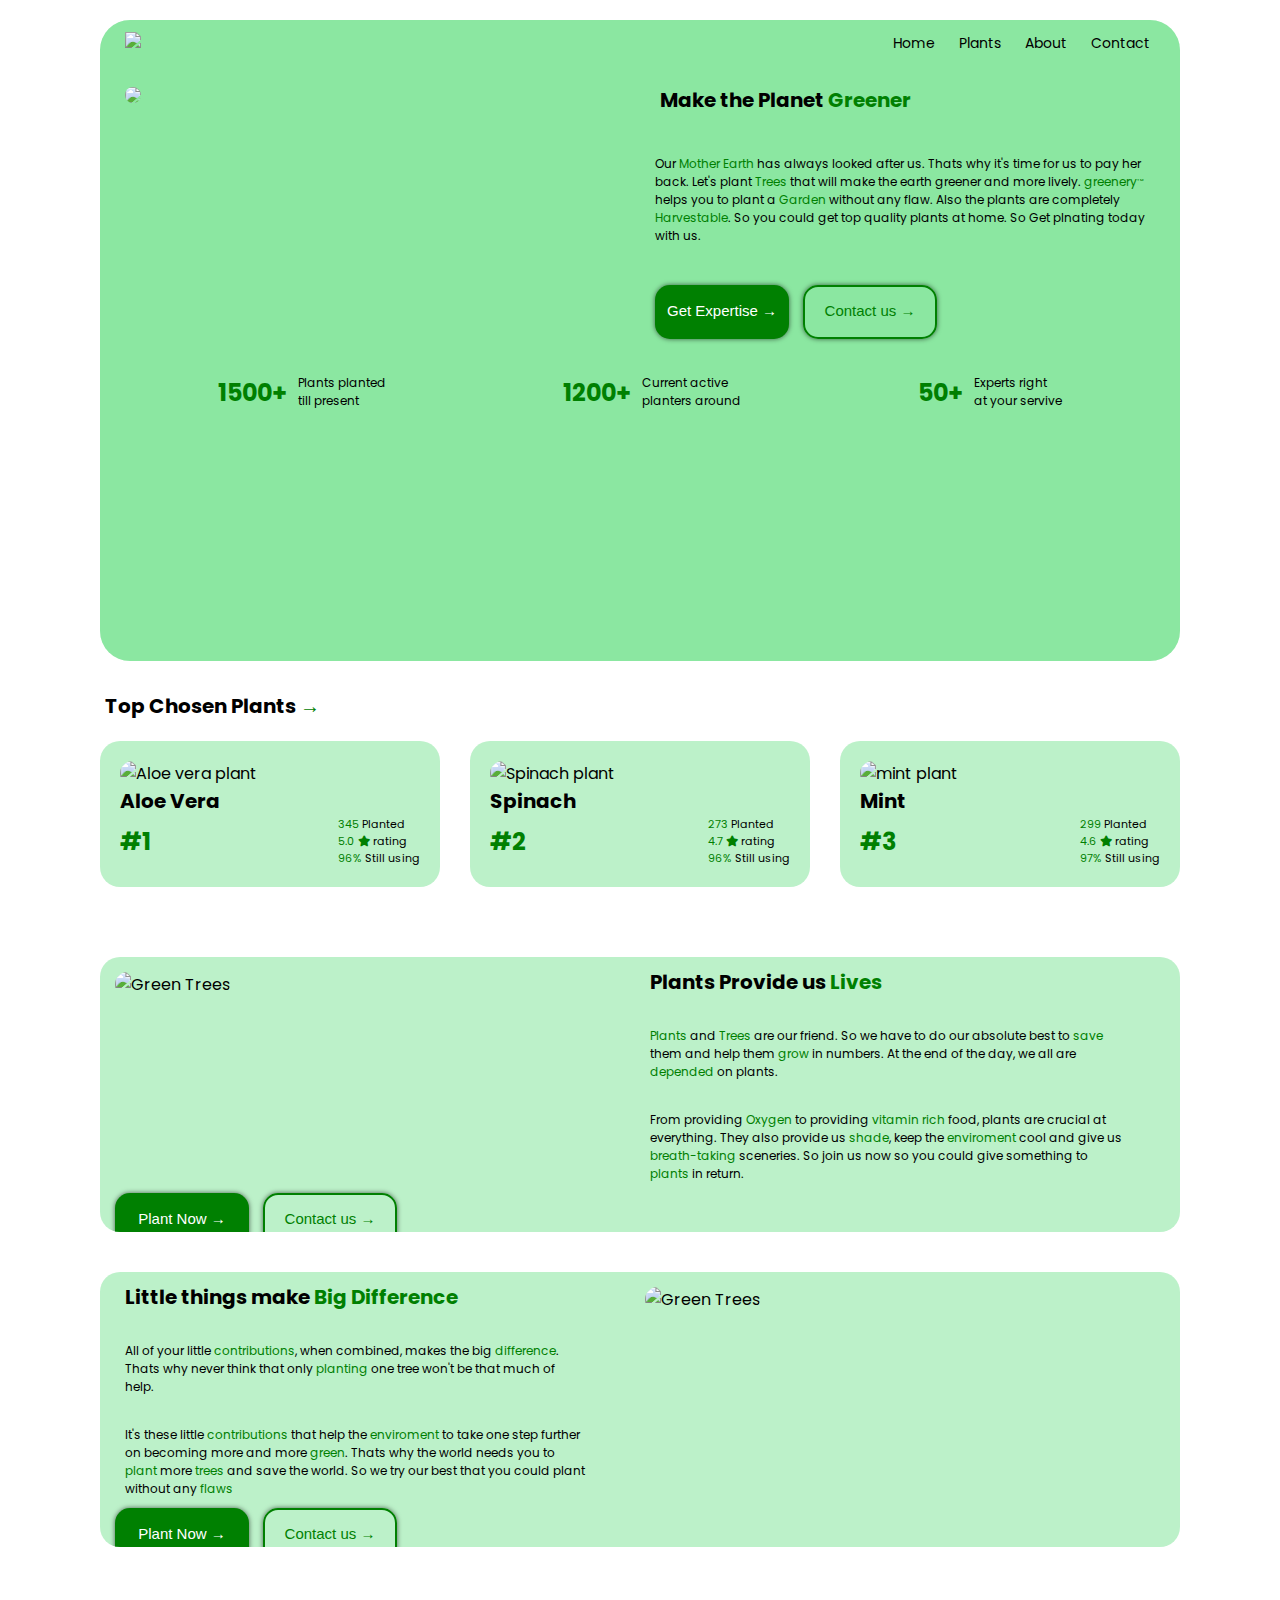
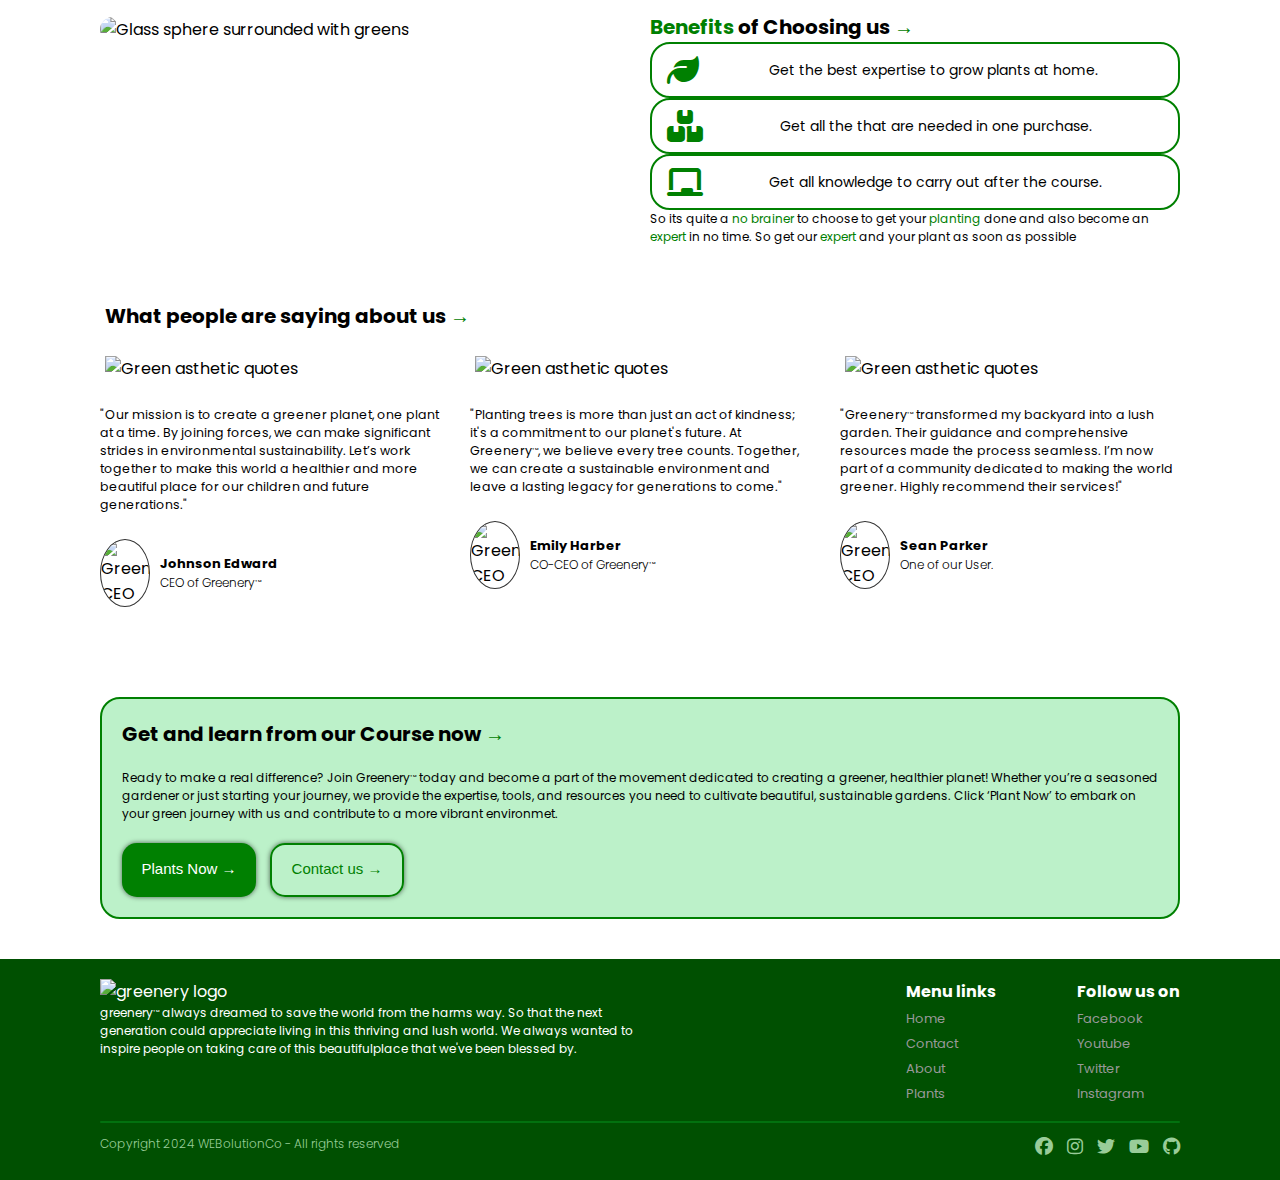
==== home.html @ 01fd47f1 "Add files via upload" ====
<!DOCTYPE html>
<html lang="en">
    <head>
        <title>Make the world Greener!</title>
        <meta charset="UTF-8">
        <meta name="description" content="Get expertise of planting trees and plants">
        <meta name="keywords" content="Plant, Planting, Green, Greenery, trees, tree, home, greenery/home">
        <meta name="author" content="Rakim Sadman Ahmed">
        <meta name="viewport" content="width=device-width, initial-scale=1.0">
        <link rel="stylesheet" href="style.css">
        <link rel="stylesheet" href="https://cdnjs.cloudflare.com/ajax/libs/font-awesome/6.5.2/css/all.min.css">
        <link rel="preconnect" href="https://fonts.googleapis.com">
        <link rel="preconnect" href="https://fonts.gstatic.com" crossorigin>
        <link href="https://fonts.googleapis.com/css2?family=Poppins:ital,wght@0,100;0,200;0,300;0,400;0,500;0,600;0,700;0,800;0,900;1,100;1,200;1,300;1,400;1,500;1,600;1,700;1,800;1,900&display=swap" rel="stylesheet">
        <link rel="icon" type="images/x-icon" href="images/favicon.png">     
    </head>
    <body>
        <div class="container">
            <main>
                <div class="small-cont">
                    <div class="hero-cont">
                        <div class="hero-bg">
                            <div class="hero-bg1">
                                <div class="navhero">
                                    <div class="logoC">
                                        <img src="images/logo.png" class="logo" width="200px">
                                    </div>
                                    <nav class="links">
                                        <ul id="MenuItems">
                                            <li><a href="home">Home</a></li>
                                            <li><a href="plants">Plants</a></li>
                                            <li><a href="about">About</a></li>
                                            <li class="last-m"><a href="contact">Contact</a></li>
                                        </ul>
                                    </nav>
                                    <div class="menuC">
                                        <img src="images/menu.png" class="menu-icon" id="menubtn" alt="Menu-icon" onclick="onmenu()">
                                    </div>
                                </div>
                                <div class="row">
                                    <div class="col-1">
                                        <img src="images/hero.jpg" class="hero-pic">
                                    </div>
                                    <div class="col-2">
                                        <h1 class="he1 hhe">Make the Planet <span class="ct">Greener</span></h1>
                                        <p class="hero-des">
                                            Our <span class="ct">Mother Earth</span> has always looked
                                            after us. Thats why it's time for us to
                                            pay her back. Let's plant <span class="ct">Trees</span> that will
                                            make the earth greener and more
                                            lively. <span class="ct">greenery<sup class="tm">TM</sup></span>
                                            helps you to plant a <span class="ct">Garden</span> without any
                                            flaw. Also the plants are completely
                                            <span class="ct">Harvestable</span>. So you could get top quality
                                            plants at home. So Get plnating today with us.
                                        </p>
                                        <div>
                                            <button class="cta hro-btni" onclick="window.location.href='plants';">Get Expertise &rarr;</button>
                                            <button class="cta2 hro-btn" onclick="window.location.href='contact';">Contact us &rarr;</button>
                                        </div>
                                    </div>
                                </div>
                                <div class="statsC">
                                    <div class="rowa sthld">
                                        <div class="stat-grp mb-hide">
                                            <h2 class="stat-num ct">1500+</h2>
                                            <p class="stat textB">Plants planted<br>till present</p>
                                        </div>
                                        <div class="stat-grp mb-hide">
                                            <h2 class="stat-num ct">1200+</h2>
                                            <p class="stat textB">Current active<br>planters around </p>
                                        </div>
                                        <div class="stat-grp mb-hide">
                                            <h2 class="stat-num ct">50+</h2>
                                            <p class="stat textB">Experts right<br>at your servive</p>
                                        </div>
                                    </div>
                                </div>
                            </div>
                        </div>
                    </div>
                </div>
                <div class="statsC">
                    <div class="rowb sthldm">
                        <div class="stat-grp msgr pc-hide">
                            <h2 class="stat-num ct">1500+</h2>
                            <p class="stat textB">Plants planted<br>till present</p>
                        </div>
                        <div class="stat-grp msgr pc-hide">
                            <h2 class="stat-num ct">1200+</h2>
                            <p class="stat textB">Current active<br>planters around </p>
                        </div>
                        <div class="stat-grp msgr pc-hide">
                            <h2 class="stat-num ct">50+</h2>
                            <p class="stat textB">Experts right<br>at your servive</p>
                        </div>
                    </div>
                </div>
            </main>
            <section>
                <div class="small-cont">
                    <div class="top-cont">
                        <h1 class="he2">Top Chosen Plants <span class="ct">&rarr;</span></h1>
                        <div class="row">
                            <div class="col-3 c3f">
                                <div class="col-3C">
                                    <img src="images/aloe.jpg" alt="Aloe vera plant" class="top-pic">
                                    <h1 class="pname">Aloe Vera</h1>
                                    <div class="rowb prow">
                                        <h1 class="posi ct">
                                            #1 
                                        </h1>
                                        <p class="data">
                                            <span class="ct">345</span> Planted <br>
                                            <span class="ct">5.0</span> <i class="fa-solid fa-star ct"></i> rating <br>
                                            <span class="ct">96%</span> Still using
                                        </p>
                                    </div>
                                </div>
                            </div>
                            <div class="col-3 c3m">
                                <div class="col-3C">
                                    <img src="images/spina.png" alt="Spinach plant" class="top-pic">
                                    <h1 class="pname">Spinach</h1>
                                    <div class="rowb prow">
                                        <h1 class="posi ct">
                                            #2 
                                        </h1>
                                        <p class="data">
                                            <span class="ct">273</span> Planted <br>
                                            <span class="ct">4.7</span> <i class="fa-solid fa-star ct"></i> rating <br>
                                            <span class="ct">96%</span> Still using
                                        </p>
                                    </div>
                                </div>
                            </div>
                            <div class="col-3 c3l">
                                <div class="col-3C">
                                    <img src="images/mint.jpg" alt="mint plant" class="top-pic">
                                    <h1 class="pname">Mint</h1>
                                    <div class="rowb prow">
                                        <h1 class="posi ct">
                                            #3
                                        </h1>
                                        <p class="data">
                                            <span class="ct">299</span> Planted <br>
                                            <span class="ct">4.6</span> <i class="fa-solid fa-star ct"></i> rating <br>
                                            <span class="ct">97%</span> Still using
                                        </p>
                                    </div>
                                </div>
                            </div>
                        </div>
                    </div>
                </div>
            </section>
            <section>
                <div class="small-cont">
                    <div class="fea-cont">
                        <div class="row">
                            <div class="col-4">
                                <div class="col-4C">
                                    <img src="images/nature1.jpg" alt="Green Trees" class="nat-pic">
                                </div>
                                <div class="col-4C c4-2">
                                    <h1 class="nat-he">Plants Provide us <span class="ct">Lives</span></h1>
                                    <p class="nat-des">
                                        <span class="ct">Plants</span> and <span class="ct">Trees</span> are our friend. So
                                        we have to do our absolute best to <span class="ct">save</span>
                                        them and help them <span class="ct">grow</span> in numbers. At
                                        the end of the day, we all are <span class="ct">depended</span>
                                        on plants.
                                    </p>
                                    <p class="nat-des ntd2">
                                        From providing <span class="ct">Oxygen</span> to providing
                                        <span class="ct">vitamin rich</span> food, plants are crucial at everything.
                                        They also provide us <span class="ct">shade</span>, keep the
                                        <span class="ct">enviroment</span> cool and give us <span class="ct">breath-taking</span>
                                        sceneries. So join us now so you could
                                        give something to <span class="ct">plants</span> in return.
                                    </p>
                                </div>
                                <div class="col-4C c4-3">
                                    <button class="cta fea-btn" onclick="window.location.href='plants';">Plant Now &rarr;</button>
                                    <button class="cta2 fea-btn" onclick="window.location.href='contact';">Contact us &rarr;</button>
                                </div>
                            </div>
                        </div>
                        <div class="row">
                            <div class="col-4">
                                <div class="col-4C c4-4">
                                    <h1 class="nat-he">Little things make <span class="ct"><span class="mb-hide">Big</span> Difference</span></h1>
                                    <p class="nat-des">
                                        All of your little <span class="ct">contributions</span>, when
                                        combined, makes the big <span class="ct">difference</span>.
                                        Thats why never think that only <span class="ct">planting</span>
                                        one tree won't be that much of help.
                                    </p>
                                    <p class="nat-des ntd2">
                                        It's these little <span class="ct">contributions</span> that help
                                        the <span class="ct">enviroment</span> to take one step further
                                        on becoming more and more <span class="ct">green</span>. Thats why
                                        the world needs you to <span class="ct">plant</span> more <span class="ct">trees</span> and
                                        save the world. So we try our best that you could plant without any <span class="ct">flaws</span>
                                    </p>
                                </div>
                                <div class="col-4C c4-5">
                                    <img src="images/nature2.jpg" alt="Green Trees" class="nat-pic">
                                </div>
                                <div class="col-4C c4-3">
                                    <button class="cta fea-btn" onclick="window.location.href='plants';">Plant Now &rarr;</button>
                                    <button class="cta2 fea-btn" onclick="window.location.href='contact';">Contact us &rarr;</button>
                                </div>
                            </div>
                        </div>
                    </div>
                </div>
            </section>
            <section>
                <div class="small-cont">
                    <div class="bene-cont">
                        <div class="row">
                            <div class="col-5">
                                <img src="images/nature3.jpg" alt="Glass sphere surrounded with greens" class="hero-pic">
                            </div>
                            <div class="col-6">
                                <h1 class="bhe">
                                    <span class="ct">Benefits</span> of Choosing us <span class="ct">&rarr;</span>
                                </h1>
                                <div class="bene-grp">
                                    <i class="fa-solid fa-leaf ct bene-icon"></i>
                                    <p class="bene-des">
                                        Get the best expertise to grow plants at home.
                                    </p>
                                </div>
                                <div class="bene-grp">
                                    <i class="fa-solid fa-boxes-stacked ct bene-icon"></i>
                                    <p class="bene-des">
                                        Get all the that are needed in one purchase.
                                    </p>
                                </div>
                                <div class="bene-grp">
                                    <i class="fa-solid fa-chalkboard ct bene-icon"></i>
                                    <p class="bene-des">
                                        Get all knowledge to carry out after the course.
                                    </p>
                                </div>
                                <p class="ba-des">
                                    So its quite a <span class="ct">no brainer</span> to choose
                                    to get your <span class="ct">planting</span> done and also
                                    become an <span class="ct">expert</span> in no time. So get
                                    our <span class="ct">expert</span> and your plant as soon as
                                    possible
                                </p>
                            </div>
                        </div>
                    </div>
                </div>
            </section>
            <section>
                <div class="small-cont">
                    <div class="testi-cont">
                        <h1 class="he1 he5">What people are saying about us <span class="ct">&rarr;</span></h1>
                        <div class="row">
                            <div class="col-7 c3f">
                                <div class="col-7C">
                                    <div class="quote-div">
                                        <img src="images/quote.png" alt="Green asthetic quotes" class="quotes">
                                    </div>
                                    <div class="quote-grp">
                                        <p class="quote">
                                            "Our mission is to create a greener
                                            planet, one plant at a time. By 
                                            joining forces, we can make significant
                                            strides in environmental sustainability. Let’s work together to make this world a healthier and more beautiful place for our children and future generations."
                                        </p>
                                    </div>
                                    <div class="quoter-grp">
                                        <img src="images/ceo.jpg" alt="Greenery CEO" class="quoter-pic">
                                        <div class="quoter">
                                            <p class="quoter-name">
                                                Johnson Edward
                                            </p>
                                            <p class="quoter-pos">
                                                CEO of Greenery<sup class="tm">TM</sup>
                                            </p>
                                            
                                        </div>
                                    </div>
                                </div>
                            </div>
                            <div class="col-7 c3m">
                                <div class="col-7C">
                                    <div class="quote-div">
                                        <img src="images/quote.png" alt="Green asthetic quotes" class="quotes">
                                    </div>
                                    <div class="quote-grp">
                                        <p class="quote">
                                            "Planting trees is more than just an act of kindness; it's a commitment to our planet's future. At Greenery<sup class="tm">TM</sup>, we believe every tree counts. Together, we can create a sustainable environment and leave a lasting legacy for generations to come."
                                        </p>
                                    </div>
                                    <div class="quoter-grp">
                                        <img src="images/co-ceo.jpg" alt="Greenery CEO" class="quoter-pic">
                                        <div class="quoter">
                                            <p class="quoter-name">
                                                Emily Harber
                                            </p>
                                            <p class="quoter-pos">
                                                CO-CEO of Greenery<sup class="tm">TM</sup>
                                            </p>
                                            
                                        </div>
                                    </div>
                                </div>
                            </div>
                            <div class="col-7 c3l">
                                <div class="col-7C">
                                    <div class="quote-div">
                                        <img src="images/quote.png" alt="Green asthetic quotes" class="quotes">
                                    </div>
                                    <div class="quote-grp">
                                        <p class="quote">
                                            "Greenery<sup class="tm">TM</sup> transformed my backyard into a lush garden. Their guidance and comprehensive resources made the process seamless. I’m now part of a community dedicated to making the world greener. Highly recommend their services!"
                                        </p>
                                    </div>
                                    <div class="quoter-grp">
                                        <img src="images/user.jpg" alt="Greenery CEO" class="quoter-pic">
                                        <div class="quoter">
                                            <p class="quoter-name">
                                                Sean Parker
                                            </p>
                                            <p class="quoter-pos">
                                                One of our User.
                                            </p>
                                            
                                        </div>
                                    </div>
                                </div>
                            </div>
                        </div>
                    </div>
                </div>
            </section>
            <section>
                <div class="small-cont">
                   <div class="cta-cont">
                       <h1 class="he4">
                           Get and learn from our Course now <span class="ct">&rarr;</span>
                       </h1>
                       <p class="cta-des">
                           Ready to make a real difference? Join Greenery<sup class="tm">TM</sup> today and become a part of the movement dedicated to creating a greener, healthier planet! Whether you’re a seasoned gardener or just starting your journey, we provide the expertise, tools, and resources you need to cultivate beautiful, sustainable gardens. Click ‘Plant Now’ to embark on your green journey with us and contribute to a more vibrant environmet.
                       </p>
                       <button class="cta" onclick="window.location.href='plants';">Plants Now &rarr;</button>
                       
                       <button class="cta2" onclick="window.location.href='contact';">Contact us &rarr;</button>
                   </div>
                </div>
            </section>
        </div>
        <footer class="footer">
            <div class="small-cont">
                <div class="footer-cont">
                        <div class="row">
                        <div class="footer1">
                            <div class="f-flex">
                                <img src="images/logo-w.png" alt="greenery logo" class="logo-w">
                                <p class="goal">
                                    greenery<sup class="tm">TM</sup> always dreamed to save
                                    the world from the harms way. So that
                                    the next generation could appreciate
                                    living in this thriving and lush world.
                                    We always wanted to inspire people on
                                    taking care of this beautifulplace that 
                                    we've been blessed by.
                                </p>
                            </div>
                        </div>
                        <div class="footer2">
                            <div class="f-flex">
                                <h4 class="download textW">Menu links</h4>
                                <ul>
                                    <li class="foot-links textW"><a href="home">Home</a></li>
                                    <li class="foot-links textW"><a href="contact">Contact</a></li>
                                    <li class="foot-links textW"><a href="about">About</a></li>
                                    <li class="foot-links textW"><a href="plants">Plants</a></li>
                                </ul>
                            </div>
                        </div>
                        <div class="footer3">
                            <div class="f-flex">
                                <h4 class="download textW">Follow us on</h4>
                                <ul>
                                    <li class="foot-links textW"><a href="https://www.facebook.com">Facebook</a></li>
                                    <li class="foot-links textW"><a href="https://www.youtube.com">Youtube</a></li>
                                    <li class="foot-links textW"><a href="https://www.x.com">Twitter</a></li>
                                    <li class="foot-links textW"><a href="https://www.instagram.com">Instagram</a></li>
                                </ul>
                            </div>
                        </div>
                    </div>
                    <hr class="footer-hro">
                    <div class="rowb">
                        <p class="copyright">Copyright 2024  WEBolutionCo - All rights reserved</p>
                        <div class="braf">
                            <i class="fa-brands fa-facebook textg bra" onclick="window.location.href='https://www.facebook.com';"></i>
                            <i class="fa-brands fa-instagram textg bra" onclick="window.location.href='https://www.instagram.com';"></i>
                            <i class="fa-brands fa-twitter textg bra" onclick="window.location.href='https://www.x.com';"></i>
                            <i class="fa-brands fa-youtube textg bra" onclick="window.location.href='https://www.youtube.com';"></i>
                            <i class="fa-brands fa-github textg bra" onclick="window.location.href='https://www.github.com/webolutionco';"></i>
                        </div>
                    </div>
                </div>
            </div>
        </footer>
        <script src="script.js"></script>
    </body>
</html>
---- style.css ----
@font-face {
    font-family: 'Poppins';
    src: url('fonts/Poppins-Black.ttf') format('truetype');
    font-weight: 900;
}

@font-face {
    font-family: 'Poppins';
    src: url('fonts/Poppins-BlackItalic.ttf') format('truetype');
    font-weight: 900;
    font-style: italic;
}

@font-face {
    font-family: 'Poppins';
    src: url('fonts/Poppins-ExtraBold.ttf') format('truetype');
    font-weight: 800;
}

@font-face {
    font-family: 'Poppins';
    src: url('fonts/Poppins-ExtraBoldItalic.ttf') format('truetype');
    font-weight: 800;
    font-style: italic;
}

@font-face {
    font-family: 'Poppins';
    src: url('fonts/Poppins-Bold.ttf') format('truetype');
    font-weight: 700;
}

@font-face {
    font-family: 'Poppins';
    src: url('fonts/Poppins-BoldItalic.ttf') format('truetype');
    font-weight: 700;
    font-style: italic;
}

@font-face {
    font-family: 'Poppins';
    src: url('fonts/Poppins-SemiBold.ttf') format('truetype');
    font-weight: 600;
}

@font-face {
    font-family: 'Poppins';
    src: url('fonts/Poppins-SemiBoldItalic.ttf') format('truetype');
    font-weight: 600;
    font-style: italic;
}

@font-face {
    font-family: 'Poppins';
    src: url('fonts/Poppins-Medium.ttf') format('truetype');
    font-weight: 500;
}

@font-face {
    font-family: 'Poppins';
    src: url('fonts/Poppins-MediumItalic.ttf') format('truetype');
    font-weight: 500;
    font-style: italic;
}

@font-face {
    font-family: 'Poppins';
    src: url('fonts/Poppins-Regular.ttf') format('truetype');
    font-weight: 400;
}

@font-face {
    font-family: 'Poppins';
    src: url('fonts/Poppins-Italic.ttf') format('truetype');
    font-style: italic;
}

@font-face {
    font-family: 'Poppins';
    src: url('fonts/Poppins-Light.ttf') format('truetype');
    font-weight: 300;
}

@font-face {
    font-family: 'Poppins';
    src: url('fonts/Poppins-LightItalic.ttf') format('truetype');
    font-weight: 300;
    font-style: italic;
}

@font-face {
    font-family: 'Poppins';
    src: url('fonts/Poppins-ExtraLight.ttf') format('truetype');
    font-weight: 200;
}

@font-face {
    font-family: 'Poppins';
    src: url('fonts/Poppins-ExtraLightItalic.ttf') format('truetype');
    font-weight: 200;
    font-style: italic;
}

@font-face {
    font-family: 'Poppins';
    src: url('fonts/Poppins-Thin.ttf') format('truetype');
    font-weight: 100;
}

@font-face {
    font-family: 'Poppins';
    src: url('fonts/Poppins-ThinItalic.ttf') format('truetype');
    font-weight: 100;
    font-style: italic;
}

@font-face {
    font-family: 'New Amsterdam';
    src: url('fonts/NewAmsterdam-Regular.ttf') format('truetype');
    font-weight: 400;
}

* {
  margin: 0;
  padding: 0;
  box-sizing: border-box;
}

body {
  font-family: 'Poppins', 'Arial', sans-serif;
  background-color: #fff;
}

.ct {
  color: #008001;
}

.container {
  width: 100vw;
  padding: 20px 30px;
}

.logo {
  width: 150px;
}

.navbar{
  display: flex;
  align-items: center; 
  padding: 10px 15px 10px 10px;
  width: 100%;
  z-index: 5;
}

.navhero {
    display: flex;
    align-items: center;
    padding: 10px 30px 10px 25px;
    width: 100%;
}

nav {
  flex: 1;
  text-align: right;
}

nav ul {
  display: inline-block;
  list-style-type: none;
}


nav ul li {
  display: inline-block;
  margin-right: 20px;
  text-decoration: none;
  color: #000;
}

nav li a {
  font-size: 14px;
  text-decoration: none;
  color: #000;
}

.li {
    color: #fff;
}

.llinks {
    z-index: 5;
}

.menu-icon {
  display: none;
  width: 30px;
}

.menuC {
  width: 100%;
  display: none;
}

.land-cont {
    background-image: url("images/main.jpg");
    aspect-ratio: 16/9;
    background-size: 100% 100%;
}

.landC {
    height: 100%;
    width: 100%;
    background-color: #00000066;
}

.mainC {
    display: flex;
    flex-direction: column;
    justify-content: center;
    align-items: center;
    height: 100%;
    position: relative;
    bottom: 50px;
}

.lhe1 {
    position: relative;
    right: 20px;
    color: #fff;
}

.lhe2 {
    position: relative;
    left: 20px;
    color: #008001;
}

.main-des {
    color: #fff;
    margin: 25px 0;
    max-width: 700px;
    text-align: center;
}

.small-cont {
  max-width: 1080px;
  margin: auto;
}

.hero-bg {
    background-color: #06CD3745;
    aspect-ratio: 16/9.5;
    border-radius: 30px;
    position: relative;
    bottom: 0;
    left: 0;
    transition: all 0.5s ease-in-out;
}

.hero-bg1 {
    background-color: #06CD3745;
    aspect-ratio: 16/9.5;
    border-radius: 30px;
    position: relative;
    top: 0;
    right: 0;
    transition: all 0.5s ease-in-out;
}

.hero-bg:hover {
  bottom: 7.5px;
  left: 7.5px;
}

.hero-bg1:hover {
    top: 15px;
    right: 15px;
}

.row {
  display: flex;
  flex-wrap: wrap;
}

.rowa {
  display: flex;
  justify-content: space-around;
  flex-wrap: wrap;
}

.rowb {
  display: flex;
  justify-content: space-between;
  flex-wrap: wrap;
}

.rowf {
    display: flex;
    flex-wrap: wrap;
}

.col-1 {
  flex-basis: 50%;
  padding: 20px 15px 25px 25px;
}

.hero-pic {
  width: 100%;
  border-radius: 20px;
}

.col-2 {
  flex-basis: 50%;
  padding: 20px 25px 25px 15px;
  display: flex;
  flex-direction: column;
  justify-content: center;
}

h1 {
  font-size: 20px;
}

.he1 {
    margin-left: 5px;
}

p {
  font-size: 12px;
}

.hero-des {
  font-size: 12px;
  margin: 40px 0;
}

.cta {
  width: 134px;
  height: 54px;
  background-color: #008001;
  border: none;
  border-radius: 15px;
  box-shadow: 0 0 5px #00000099;
  color: #fff;
  font-size: 15px;
  padding-bottom: 3px;
  margin-right: 10px;
  transition: all 0.2s ease-in-out;
}

.cta2 {
  width: 134px;
  height: 54px;
  background-color: transparent;
  border: solid 2px #008001;
  box-shadow: 0 0 5px #00000099;
  border-radius: 15px;
  color: #008001;
  font-size: 15px;
  padding-bottom: 3px;
  transition: all 0.2s ease-in-out;
}

.cta:hover, .cta2:hover {
  transform: scale(1.05);
  box-shadow:  0 0 8px #00000099;
}

.cta:active, .cta2:active {
  transform: scale(0.95);
  box-shadow:  0 0 1px #00000099;
}

.h-btn {
    margin: 0 20px;
    height: 50px;
}

.pl-btn {
    height: 50px;
    background-color: #00000066;
    color: #00a001;
}

.c-btn {
    height: 50px;
    background-color: #00000066;
    color: #00a001;
}

.sthld {
  padding: 10px 30px 0 30px;
}

.stat-grp {
  display: flex;
  align-items: center;
}

.stat {
  margin-left: 6px;
  font-size: 12px;
}

.stat-num {
  margin-right: 6px;
}

.he2 {
  margin-left: 5px;
  margin-top: 30px;
}

.col-3 {
  padding: 20px;
  flex-basis: 33.33%;
}

.col-3C {
  padding: 20px;
  background-color: #06CD3745;
  border-radius: 20px;
  transition: all 0.3s ease-in-out;
}

.col-3C:hover {
  transform: scale(1.05);
}

.c3p:active {
    transform: scale(0.95);
}

.top-pic {
  width: 100%;
  border-radius: 20px;
}

.posi {
  font-size: 24px;
}

.data {
  font-size: 11px;
}

.prow {
  margin-top: 0px;
  align-items: center;
}

.fea-cont {
  padding: 30px 0;
}

.col-4 {
  flex-basis: 100%;
  display: flex;
  flex-wrap: wrap;
  background-color: #06CD3745;
  border-radius: 20px;
  max-height: 275px;
  overflow: hidden;
  margin: 20px 0;
  transition: all 0.5s ease-in-out;
}

.col-4:hover {
  max-height: 350px;
}

.col-4C {
  padding: 15px 10px 5px 15px;
  border-radius: 20px;
  flex-basis: 50%;
}

.c4-2 {
  padding: 10px 15px 5px 10px;
  display: flex;
  flex-direction: column;
  justify-content: center;
}

.c4-3 {
  padding: 5px 15px 15px 15px;
}

.c4-4 {
  padding: 10px 15px 5px 25px;
  display: flex;
  flex-direction: column;
  justify-content: center;
}

.c4-5 {
  padding: 15px 15px 5px 5px;
}

.nat-des {
  margin: 30px 0;
  padding-right: 40px;
}

.ntd2 {
  margin: 0;
}

.nat-pic {
  width: 100%;
  border-radius: 20px;
}

.col-5 {
  flex-basis: 50%;
  padding: 20px 10px 18px 0;
}

.col-6 {
  flex-basis: 50%;
  padding: 15px 0 25px 10px;
  display: flex;
  flex-direction: column;
  justify-content: space-between;
}

.bene-grp {
  display: flex;
  align-items: center;
  padding: 10px;
  border: solid 2px #008001;
  border-radius: 20px;
}

.bene-grp:hover {
  background-color: #06CD3745;
}

.bene-des {
  font-size: 14px;
  text-align: center;
  width: 100%;
}

.bene-icon {
  font-size: 32px;
  margin-left: 5px;
}

.ba-des {
  transition: all 0.5s ease-in-out;
}

.ba-des:hover {
  background-color: #06CD3745;
  padding: 10px;
  padding-left: 12px;
  border-radius: 15px;
}

.testi-cont {
    margin: 30px 0;
}

.col-7 {
    flex-basis: 33.33%;
    padding: 20px;
}

.col-7C {
    transition: all 0.4s ease-in-out;
    margin-bottom: 40px;
}

.col-7C:hover {
    border-radius: 20px;
    background-color: #06CD3745;
    padding: 15px;
    margin-bottom: 0;
}

.quotes {
    width: 55px;
    padding: 5px 0 0 5px;
}

.quote {
    margin: 25px 0;
    font-size: 12.5px;
    width: 100%;
}

.quoter-pic {
    width: 50px;
    margin-right: 10px;
    border-radius: 50%;
    border: solid 1.5px #333;
}

.quoter-grp {
    display: flex;
    align-items: center;
}

.quoter-name {
    font-weight: 700;
    margin-bottom: 0px;
    font-size: 13px;
}

.quoter-pos {
    font-weight: 300;
}

.cta-cont {
    background-color: #06CD3745;
    padding: 20px;
    border-radius: 20px;
    border: solid 2px #008001;
}

.cta-des {
    margin: 20px 0;
}

.footer {
    width: 100vw;
    background-color: #005001;
    padding: 20px 30px;
    color: #fff;
    margin-top: 20px;
}

.logo-w {
    width: 160px;
}

.cta-des {
    margin: 20px 0;
}

ul {
    list-style-type: none;
}

.foot-links {
    margin: 5px 5px 5px 0;
    font-size: 13px;
}

.foot-links a {
    text-decoration: none;
    color: #999;
}

f-flex {
    display: inline-block;
}

.footer1 {
    flex-basis: 66%;
    display: flex;
    justify-content: flex-start;
}

.goal {
    max-width: 560px;
}

.footer2 {
    flex-basis: 17%;
    display: flex;
    justify-content: flex-end;
}

.footer3 {
    flex-basis: 17%;
    display: flex;
    justify-content: flex-end;
}

.footer-hro {
    margin: 12px 0;
  background-color: #06CD3745;
  height: 2px;
  border: none;
  border-radius: 1px;
}

.copyright {
  color: #99cc99;
  font-size: 12px;
  font-weight: 300;
  white-space: nowrap;
}

.braf {
  white-space: nowrap;
}

.bra {
  margin-left: 10px;
  font-size: 18px;
  cursor: pointer;
  color: #99cc99;
}

.selection {
    display: flex;
    align-items: center;
    background: #06CD3745;
    border-radius: 15px;
    padding: 10px;
    margin: 20px 0;
}

.she {
    font-size: 15px;
}

.sele-cont {
    display: flex;
    flex: 1;
    justify-content: flex-end;
}

.sele-cont ul {
    display: flex;
    text-align: right;
    flex-wrap: wrap;
}

.select {
    text-align: center;
    font-size: 12px;
    margin-right: 15px;
    background-color: #06CD3745;
    border-radius: 15px;
    display: flex; 
    align-items: center;
    padding: 7px 10px;
}

#npf {
    transition: all 0.2s ease-in-out;
}

#apf {
    transition: all 0.2s ease-in-out;
}

#tpf {
    transition: all 0.2s ease-in-out;
}

#ppf {
    transition: all 0.2s ease-in-out;
}

#rpf {
    transition: all 0.2s ease-in-out;
}

#upf {
    transition: all 0.2s ease-in-out;
}

.plus {
    border: 3px solid #008001;
}

#allPlants {
    max-height: 1500px;
    overflow: hidden;
    transition: all 0.8s ease-in-out;
}

#topPlants {
    max-height: 500px;
    overflow: hidden;
    transition: all 0.6s ease-in-out;
}

#plantedPlants {
    max-height: 500px;
    overflow: hidden;
    transition: all 0.6s ease-in-out;
}

#ratedPlants {
    max-height: 500px;
    overflow: hidden;
    transition: all 0.6s ease-in-out;
}

#usingPlants {
    max-height: 500px;
    overflow: hidden;
    transition: all 0.6s ease-in-out;
}

.ahe-cont {
    background-image: url(images/about-pic.jpg);
    background-size: 100% 100%;
    background-repeat: no-repeat;
    border-radius: 20px;
    color: #99cc99;
    margin: 20px 0;
    text-align: center;
}

.ahe {
    background-color: #00000066;
    padding: 70px 0;
    border-radius: 20px;
}

.about-cont {
    margin: 40px 0;
}

.ahe1 {
    font-size: 16px;
    margin-bottom: 12px;
}

.btn-cont {
    text-align: center;
}

.che-cont {
    background-image: url(images/contact.jpg);
    background-size: 100% auto;
    background-repeat: no-repeat;
    border-radius: 20px;
    color: #99cc99;
    margin: 20px 0;
    text-align: center;
}

.che {
    background-color: #00000066;
    padding: 70px 0;
    border-radius: 20px;
}

.che1 {
    color: #008001;
    margin-bottom: 8px;
    font-size: 18px;
}

.cdes-cont {
    margin: 30px 0 20px 0;
}

.cm-cont {
    display: flex;
    align-items: center;
    justify-content: center;
}

.cmlogo {
    width: 40%;
    padding: 0 20px 20px 0;
}

.cmname {
    text-align: center;
}

.cm-des {
    font-size: 11.5px;
    text-align: center;
    margin: 0 0 20px 0;
}

.t-to-copy {
    font-size: 13px;
    text-align: center;
    padding: 8px 0 10px 0;
    margin: 7px 0;
    border: solid 2px #008001;
    border-radius: 10px;
}

.copy-btn {
    font-size: 13px;
    width: 100%;
    padding: 8px 0 10px 0;
    border: solid 2px #008001;
    border-radius: 10px;
    color: #fff;
    background-color: #008001;
    cursor: pointer;
}

.ccol-3:hover {
    transform: scale(1);
}

.copy-icon {
    margin-left: 3px;
}

.warning {
    padding: 10px 0;
}

.conta-war-cont {
    padding-top: 15px;
}

.war-icon {
    font-size: 14px;
    margin: auto;
    margin-right: 3px;
}

.pcol-1 {
    flex-basis: 50%;
    padding: 20px;
    padding-right: 10px;
    display: flex;
    flex-direction: column;
}

.main-picC {
    padding: 3px;
    padding-bottom: 0;
    margin: 0;
}

.main-pic {
    width: 100%;
    border-radius: 8% 8% 0 0;
    box-shadow: 0 0 5px #00000099;
}

.sm-pic-cont {
    display: flex;
    width: 100%;
}

.sm-picC {
    flex-basis: 25%;
    width: 100%;
    padding: 1.5px;
}

.sm-pic {
    width: 100%;
}

.sm-pic1 {
    border-radius: 0 0 0 40%;
}

.sm-pic5 {
    border-radius: 0 0 40% 0;
}

#smPic1, #smPic2, #smPic3, #smPic4, #smPic5 {
    transition: all 0.3s ease-in-out;
}

.pcol-2 {
    flex-basis: 50%;
    padding: 20px 20px 20px 10px;
    display: flex;
    flex-direction: column;
    justify-content: center;
}

.plocation {
    font-size: 11px;
    color: #777;
}

.phe1 {
    color: #008001;
    margin: 20px 0 5px 0;
}

.pprice {
    font-size: 15px;
}

.drow {
    margin: 15px 0;
}

.du-cont {
    margin: 10px 0;
    border: solid 2px #008001;
    padding: 12px;
    border-radius: 20px;
}

.duhe {
    font-size: 16px;
    color: #008001;
}

.duprice {
    font-size: 13px;
    font-weight: 400;
    color: #000;
}

.du-des {
    font-size: 11px;
    margin-top: 3px;
}

.phe2 {
    margin: 30px 0 5px 0;
    font-size: 16px;
}

.fa-indent {
    margin-left: 3px;
}

.p-des {
    font-size: 11.5px;
}

#duCont1, #duCont2, #duPrice1, #duPrice2 {
    transition: all 0.2s ease-in-out;
}

.khe1 {
    text-align: center;
    margin: 20px 0 15px 0;
}

.user-inp-grp {
    display: flex;
    margin: 15px 5px;
    align-items: center;
}

.user-label {
    margin-right: 8px;
    min-width: 75px;
    font-size: 14px;
}

.req {
    color: #fe0000;
}

.user-inp {
    flex: 1;
    border: solid 2px #008001;
    border-radius: 20px;
    padding: 7px;
    padding-left: 10px;
    transition: all 0.3s ease-in-out;
    font-family: 'Poppins';
}

.user-inp:focus {
    outline: none;
    box-shadow: 0 0 3px #00000099;
    transform: scale(1.02);
}

.crow {
    display: flex;
    align-items: center;
}

.pay-met {
    width: 25%;
    border-radius: 50%;
    margin-right: 20px;
}

.aft-cou {
    border-radius: 20%;
}

.pay-name {
    font-size: 16px;
}

.pay-des {
    font-size: 12px;
    margin-top: 20px;
}

.payC {
    background-color: #fff;
    border: solid 2px #008001;
    border-radius: 20px;
    padding: 15px;
    transform: scale(1.03);
    box-shadow: 0 0 5px #00000099;
    transition: all 0.3s ease-in-out;
}

.khe2 {
    font-size: 15px;
    margin: 30px 0 5px 5px;
    font-weight: 550;
}

.opt {
    font-size: 13px;
    font-weight: 300;
}

.spe-msg {
    width: 100%;
    border: 1.7px solid #008001;
    border-radius: 15px;
    font-family: 'Poppins';
    padding: 3px 10px;
    font-size: 13px;
}

.spe-msg:focus {
    outline: none;
}

.sub-cont {
    display: flex;
    align-items: center;
    justify-content: flex-end;
    margin-top: 20px;
}

.submit {
    height: 36px;
    width: 128px;
    border: none;
    border-radius: 12px;
    background-color: #008001;
    color: #fff;    
    cursor: pointer;
}

.cau-cont {
    display: flex;
    margin: 15px 0;
}

.caui {
    font-size: 14px;
    margin-right: 5px;
    margin-top: 2px;
}

.t-cont {
    display: flex;
    flex-direction: column;
    align-items: center;
    justify-content: center;
    height: 100vh;
    background-color: #06CD3745;
}

.t-p {
    text-align: center;
    max-width: 720px;
    margin-top: 12px;
}

.hlink {
    text-decoration: none;
    color: #008001;
}

.tm {
    font-size: 4px;
    font-weight: 500;
}

.last-m {
  margin-right: 0;
}

.pc-hide {
    display: none;
}

.c3f {
  padding-left: 0;
}

.c3m {
  padding: 20px 10px;
}

.c3l {
  padding-right: 0;
}

@media only screen and (max-width: 600px) {

    .navhero {
        padding: 15px 20px;
        padding-bottom: 0;
    }

    .navbar {
        padding: 10px;
        padding-bottom: 0;
        padding-top: 5px;
    }

    nav ul {
        width: 85%;
        margin: auto;
        background-color: #99cc99dd;
        overflow: hidden;
        transition: max-height 0.8s;
        border-radius: 15px;
        box-shadow: 0 0 5px #555555ff;
    }

    nav ul li {
        display: block;
        margin: 10px 50px 10px 0;
    }

    .links {
        position: absolute;
        top: 80px;
        left: 0;
        display: flex;
        width: 100%;
        justify-content: center;
    }

    .menuC {
        display: flex;
        justify-content: flex-end;
    }

    .menu-icon {
        display: inline-block;
        cursor: pointer;
        padding: 2px;
        z-index: 5;
    }

    .last-m {
        margin-right: 50px;
    }

    .worknav {
        margin: 0 5px;
        width: auto;
    }

    .wornav {
        margin: 0 5px;
        width: auto;
    }
}

@media only screen and (max-width: 600px) {
    .container {
        padding: 15px;
    }
    
    .land-cont {
        background-image: url("images/main-b.png");
        aspect-ratio: 9/17;
        overflow: hidden;
    }
    
    .mainC {
        bottom: 40px;
    }
    
    .lhe2 {
        color: #00bb00;
    }
    
    .llinks {
        z-index: 5;
    }
    
    .main-des {
        padding: 0 8px;
    }
    
    .small-cont {
        max-width: 380px;
    }
    
    .col-1, .col-2, .col-3, .col-4C, .col-5, .col-6, .col-7 {
        flex-basis: 100%;
        padding: 15px;
    }
    
    .col-3 {
        padding: 20px 30px;
    }
    
    .col-3C:hover {
        transform: scale(1);
    }
    
    .col-4 {
        max-height: 515px;
    }
    
    .col-4:hover {
        max-height: 595px;
    }
    
    .col-6, .col-5 {
        padding: 15px 10px;
    }
    
    .col-7C {
        background-color: #06CD3745;
        padding: 15px;
        border-radius: 20px;
        margin-bottom: 0;
    }
    
    .hero-bg:hover {
        bottom: 3px;
        left: 3px;
    }
    
    .hero-bg1:hover {
        top: 6px;
        right: 6px;
    }
    
    .rowr {
        flex-direction: column-reverse;
    }
    
    .mb-hide {
        display: none;
    }
    
    .pc-hide {
        display: inline-block;
    }
    
    .hero-des {
        margin: 30px 0 50px 0;
    }
    
    .he1, .he2{
        text-align: center;
        margin-left: 0;
    }
    
    .hhe {
        text-align: left;
    }
    
    .cta {
        width: 124px;
        height: 48px;
        font-size: 13.5px;
        padding-bottom: 2px;
    }
    
    .cta2 {
        width: 124px;
        height: 48px;
        font-size: 13.5px;
        padding-bottom: 2px;
    }
    
    .h-btnC {
        text-align: center;
    }
    
    .h-btn {
        transform: translateX(50%);
        margin: 0 auto 20px auto;
    }
    
    .h-btn:active, .h-btn:hover {
        transform: translateX(50%);
    }
    
    .pl-btn:active, .pl-btn:hover, .c-btn:active, .c-btn:hover {
        transform: translateX(0%);
    }
    
    .pl-btn {
        margin-right: 10px;
    }
    
    .bhe {
        margin-bottom: 20px;
        margin-left: 6px;
    }
    
    .bene-grp {
        margin-bottom: 15px;
    }
    
    .bene-icon {
        margin: 0 15px 0 5px;
        font-size: 28px;
    }
    
    .bene-des {
        text-align: left;
        font-size: 12.5px;
    }
    
    .ba-des {
        padding: 5px;
    }
    
    .he5 {
        font-size: 18px;
        margin: 15px 0;
    }
    
    .cta-cont {
        margin: 0 10px;
    }
    
    .rowf {
        flex-direction: column;
    }
    
    .footer {
        padding: 15px;
    }
    
    .footer1 {
        flex-basis: 100%;
        text-align: center;
    }
    
    .footer2, .footer3 {
        flex-basis: 50%;
        margin-top: 30px;
        margin-bottom: 10px;
        text-align: center;
    }
    
    .footer1, .footer2, .footer3 {
        justify-content: center;
    }
    
    .copyright {
        width: 100%;
        text-align: center;
    }
    
    .braf {
        width: 100%;
        text-align: center;
        margin-top: 10px;
    }
    
    .msgr {
        margin: 0 2px;
        text-align: center;
    }
    
    .stat-num{
        margin: 20px 0 6px 0;
    }
    
    .stat {
        margin-left: 0;
    }
    
    .sthldm {
        padding: 10px;
    }
    
    .selection {
        flex-direction: column;
        align-items: flex-start;
    }
    
    .she {
        margin: 0 0 6px 6px;
    }
    
    .select {
        margin: 6px;
    }

    #allPlants {
        max-height: 5000px;
        transition: all 0.8s ease-in-out;
    }

    #topPlants {
        max-height: 1500px;
        transition: all 0.8s ease-in-out;
    }

    #plantedPlants {
        max-height: 1500px;
        transition: all 0.8s ease-in-out;
    }

    #ratedPlants {
        max-height: 1500px;
        transition: all 0.8s ease-in-out;
    }

    #usingPlants {
        max-height: 1500px;
        transition: all 0.8s ease-in-out;
    }
    
    .c3p {
        margin: 0 10px;
        cursor: pointer;
    }
    
    .che-cont {
        background-size: auto 100%;
    }
    
    .pcol-1, .pcol-2 {
        flex-basis: 100%;
        padding: 10px;
    }
    
    .user-label {
        display: none;
    }
    
    .spe-msg {
        padding: 6px 10px;
    }
    
    .cau-cont {
        margin: 20px 0;
    }
    
    .submit {
        margin-top: 20px;
    }
    
    .t-cont {
        height: 93vh;
    }
    
    .t-p {
        padding: 0 15px;
    }
}
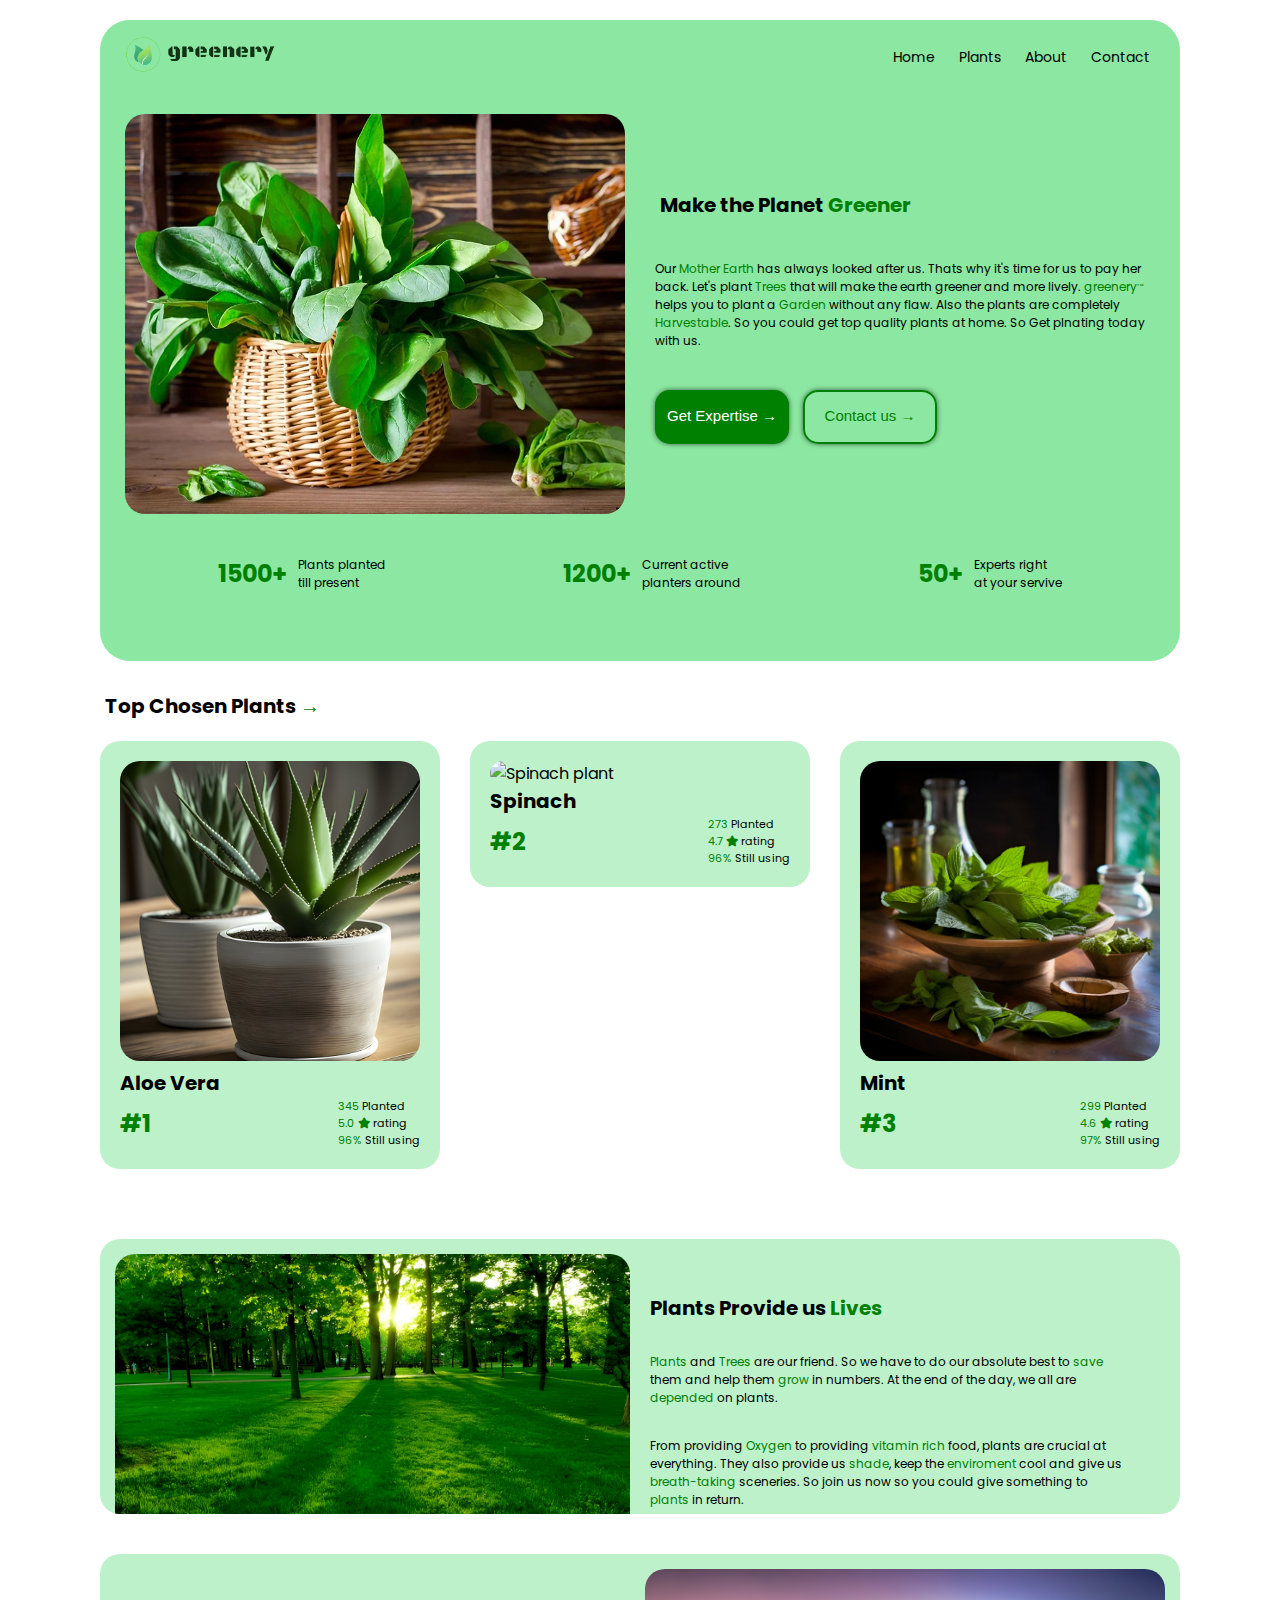
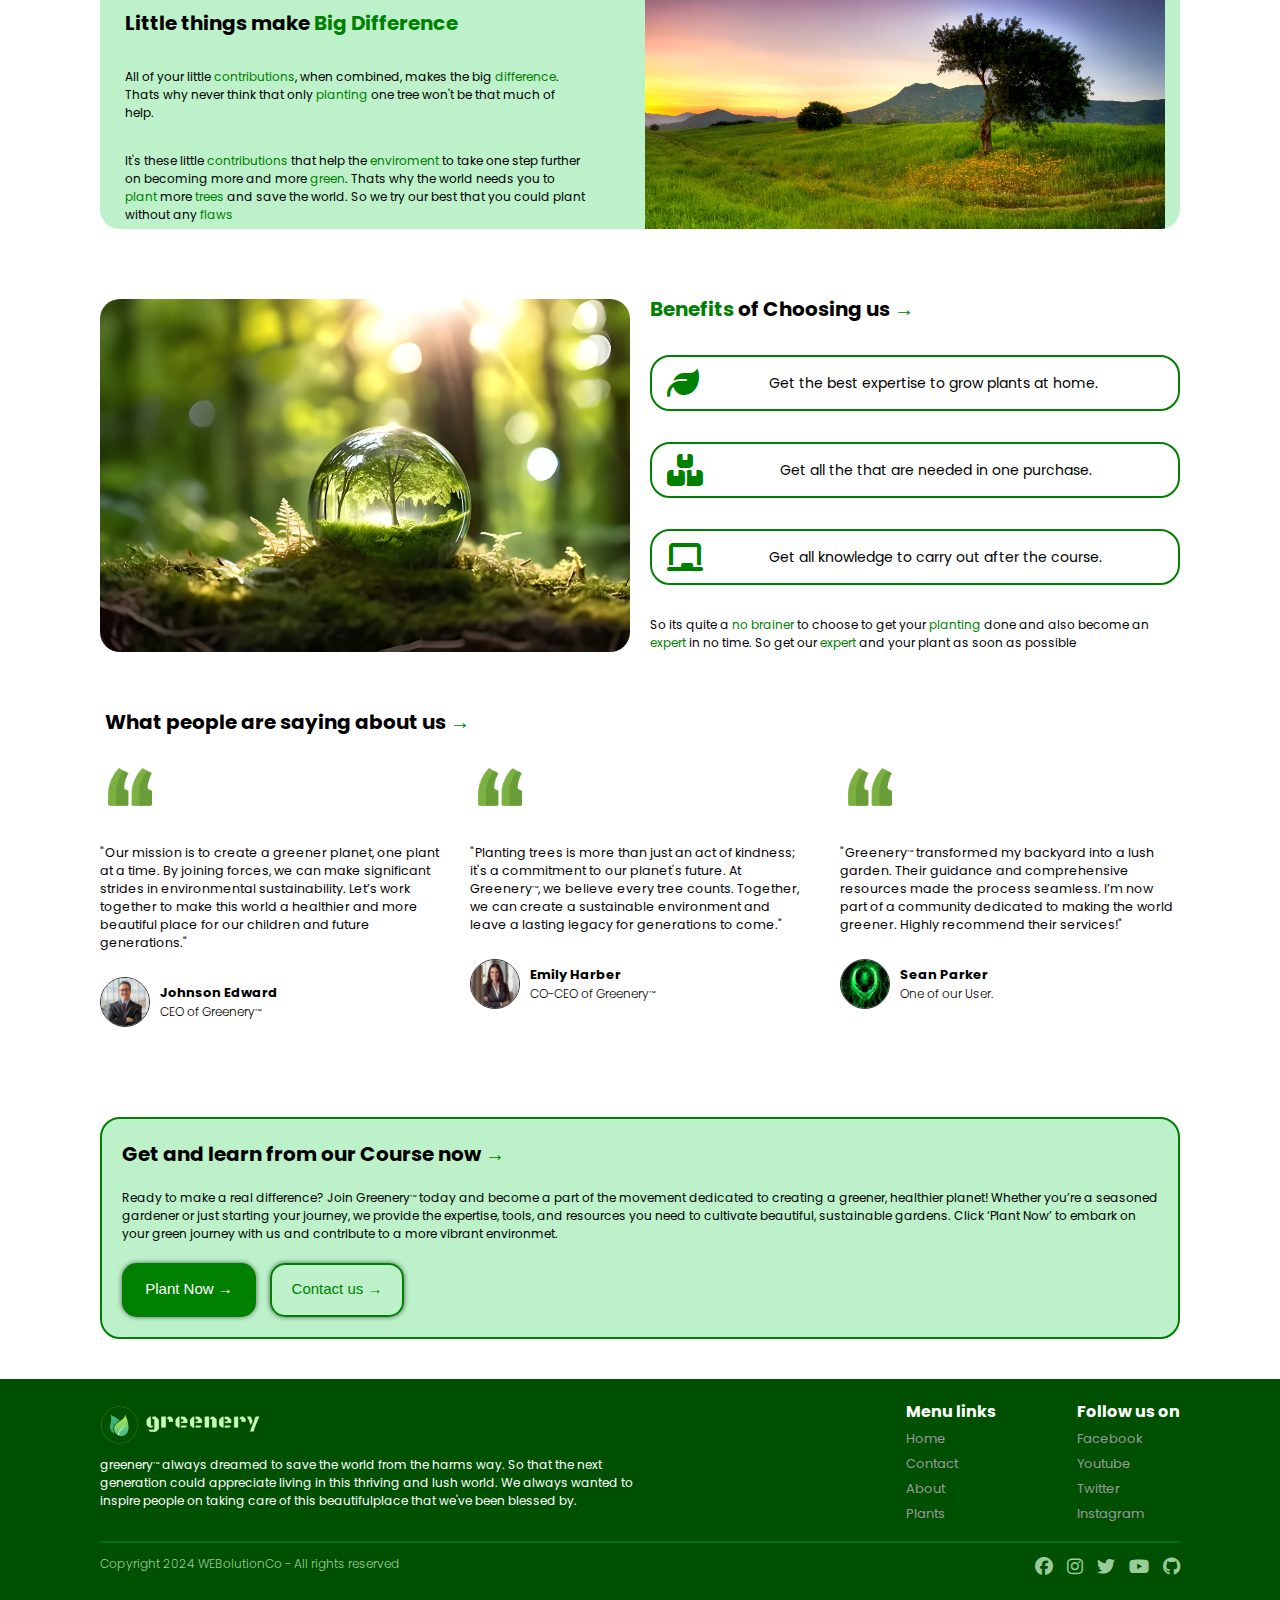
==== commit 4e3e9f02: "Add files via upload" ====
--- a/home.html
+++ b/home.html
@@ -350,7 +350,7 @@
                        <p class="cta-des">
                            Ready to make a real difference? Join Greenery<sup class="tm">TM</sup> today and become a part of the movement dedicated to creating a greener, healthier planet! Whether you’re a seasoned gardener or just starting your journey, we provide the expertise, tools, and resources you need to cultivate beautiful, sustainable gardens. Click ‘Plant Now’ to embark on your green journey with us and contribute to a more vibrant environmet.
                        </p>
-                       <button class="cta" onclick="window.location.href='plants';">Plants Now &rarr;</button>
+                       <button class="cta" onclick="window.location.href='plants';">Plant Now &rarr;</button>
                        
                        <button class="cta2" onclick="window.location.href='contact';">Contact us &rarr;</button>
                    </div>
--- a/style.css
+++ b/style.css
@@ -802,7 +802,6 @@
 .ahe-cont {
     background-image: url(images/about-pic.jpg);
     background-size: 100% 100%;
-    background-repeat: no-repeat;
     border-radius: 20px;
     color: #99cc99;
     margin: 20px 0;
@@ -1268,7 +1267,7 @@
     }
     
     .land-cont {
-        background-image: url("images/main-b.png");
+        background-image: url("images/main-b.jpg");
         aspect-ratio: 9/17;
         overflow: hidden;
     }
